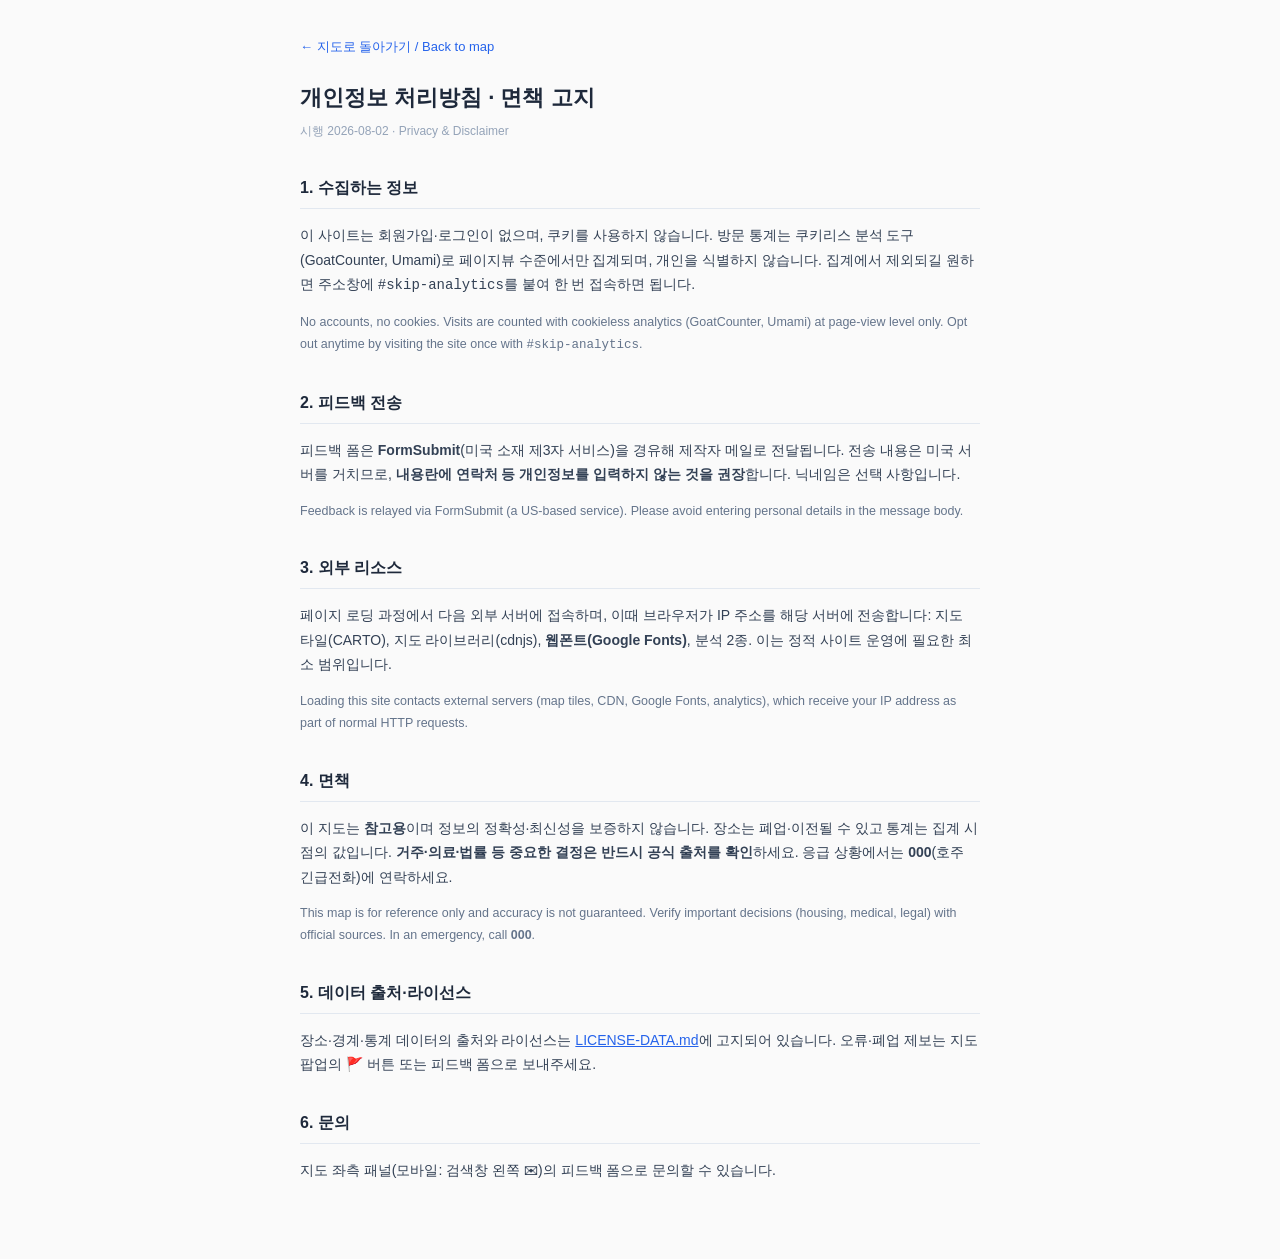
==== privacy.html @ 2056f955 "애들레이드 지역 가이드 — 공개 이력 초기화 (2026-08-17). 데이터 출처: LICENSE-DATA.md" ====
<!DOCTYPE html>
<html lang="ko">
<head>
<meta charset="utf-8"/>
<meta name="viewport" content="width=device-width,initial-scale=1"/>
<title>개인정보 처리방침·면책 — Adelaide 지역 가이드</title>
<style>
  body{font-family:-apple-system,BlinkMacSystemFont,'Segoe UI',Roboto,'Noto Sans KR',sans-serif;
       max-width:680px;margin:0 auto;padding:32px 20px 64px;line-height:1.75;color:#1e293b;background:#fafafa;}
  h1{font-size:22px;margin:0 0 4px;}
  h2{font-size:16px;margin:32px 0 8px;border-bottom:1px solid #e2e8f0;padding-bottom:6px;}
  p,li{font-size:14px;color:#334155;}
  .en{color:#64748b;font-size:12.5px;}
  .date{color:#94a3b8;font-size:12px;margin-bottom:24px;}
  a{color:#2563eb;}
  .back{display:inline-block;margin-bottom:20px;font-size:13px;text-decoration:none;}
</style>
</head>
<body>
<a class="back" href="./">← 지도로 돌아가기 / Back to map</a>
<h1>개인정보 처리방침 · 면책 고지</h1>
<div class="date">시행 2026-08-02 · Privacy &amp; Disclaimer</div>

<h2>1. 수집하는 정보</h2>
<p>이 사이트는 회원가입·로그인이 없으며, 쿠키를 사용하지 않습니다. 방문 통계는 쿠키리스 분석 도구(GoatCounter, Umami)로 페이지뷰 수준에서만 집계되며, 개인을 식별하지 않습니다. 집계에서 제외되길 원하면 주소창에 <code>#skip-analytics</code>를 붙여 한 번 접속하면 됩니다.</p>
<p class="en">No accounts, no cookies. Visits are counted with cookieless analytics (GoatCounter, Umami) at page-view level only. Opt out anytime by visiting the site once with <code>#skip-analytics</code>.</p>

<h2>2. 피드백 전송</h2>
<p>피드백 폼은 <strong>FormSubmit</strong>(미국 소재 제3자 서비스)을 경유해 제작자 메일로 전달됩니다. 전송 내용은 미국 서버를 거치므로, <strong>내용란에 연락처 등 개인정보를 입력하지 않는 것을 권장</strong>합니다. 닉네임은 선택 사항입니다.</p>
<p class="en">Feedback is relayed via FormSubmit (a US-based service). Please avoid entering personal details in the message body.</p>

<h2>3. 외부 리소스</h2>
<p>페이지 로딩 과정에서 다음 외부 서버에 접속하며, 이때 브라우저가 IP 주소를 해당 서버에 전송합니다: 지도 타일(CARTO), 지도 라이브러리(cdnjs), <strong>웹폰트(Google Fonts)</strong>, 분석 2종. 이는 정적 사이트 운영에 필요한 최소 범위입니다.</p>
<p class="en">Loading this site contacts external servers (map tiles, CDN, Google Fonts, analytics), which receive your IP address as part of normal HTTP requests.</p>

<h2>4. 면책</h2>
<p>이 지도는 <strong>참고용</strong>이며 정보의 정확성·최신성을 보증하지 않습니다. 장소는 폐업·이전될 수 있고 통계는 집계 시점의 값입니다. <strong>거주·의료·법률 등 중요한 결정은 반드시 공식 출처를 확인</strong>하세요. 응급 상황에서는 <strong>000</strong>(호주 긴급전화)에 연락하세요.</p>
<p class="en">This map is for reference only and accuracy is not guaranteed. Verify important decisions (housing, medical, legal) with official sources. In an emergency, call <strong>000</strong>.</p>

<h2>5. 데이터 출처·라이선스</h2>
<p>장소·경계·통계 데이터의 출처와 라이선스는 <a href="https://github.com/lunablue-kr/adelaide-map/blob/main/LICENSE-DATA.md" target="_blank" rel="noopener">LICENSE-DATA.md</a>에 고지되어 있습니다. 오류·폐업 제보는 지도 팝업의 🚩 버튼 또는 피드백 폼으로 보내주세요.</p>

<h2>6. 문의</h2>
<p>지도 좌측 패널(모바일: 검색창 왼쪽 ✉)의 피드백 폼으로 문의할 수 있습니다.</p>
</body>
</html>
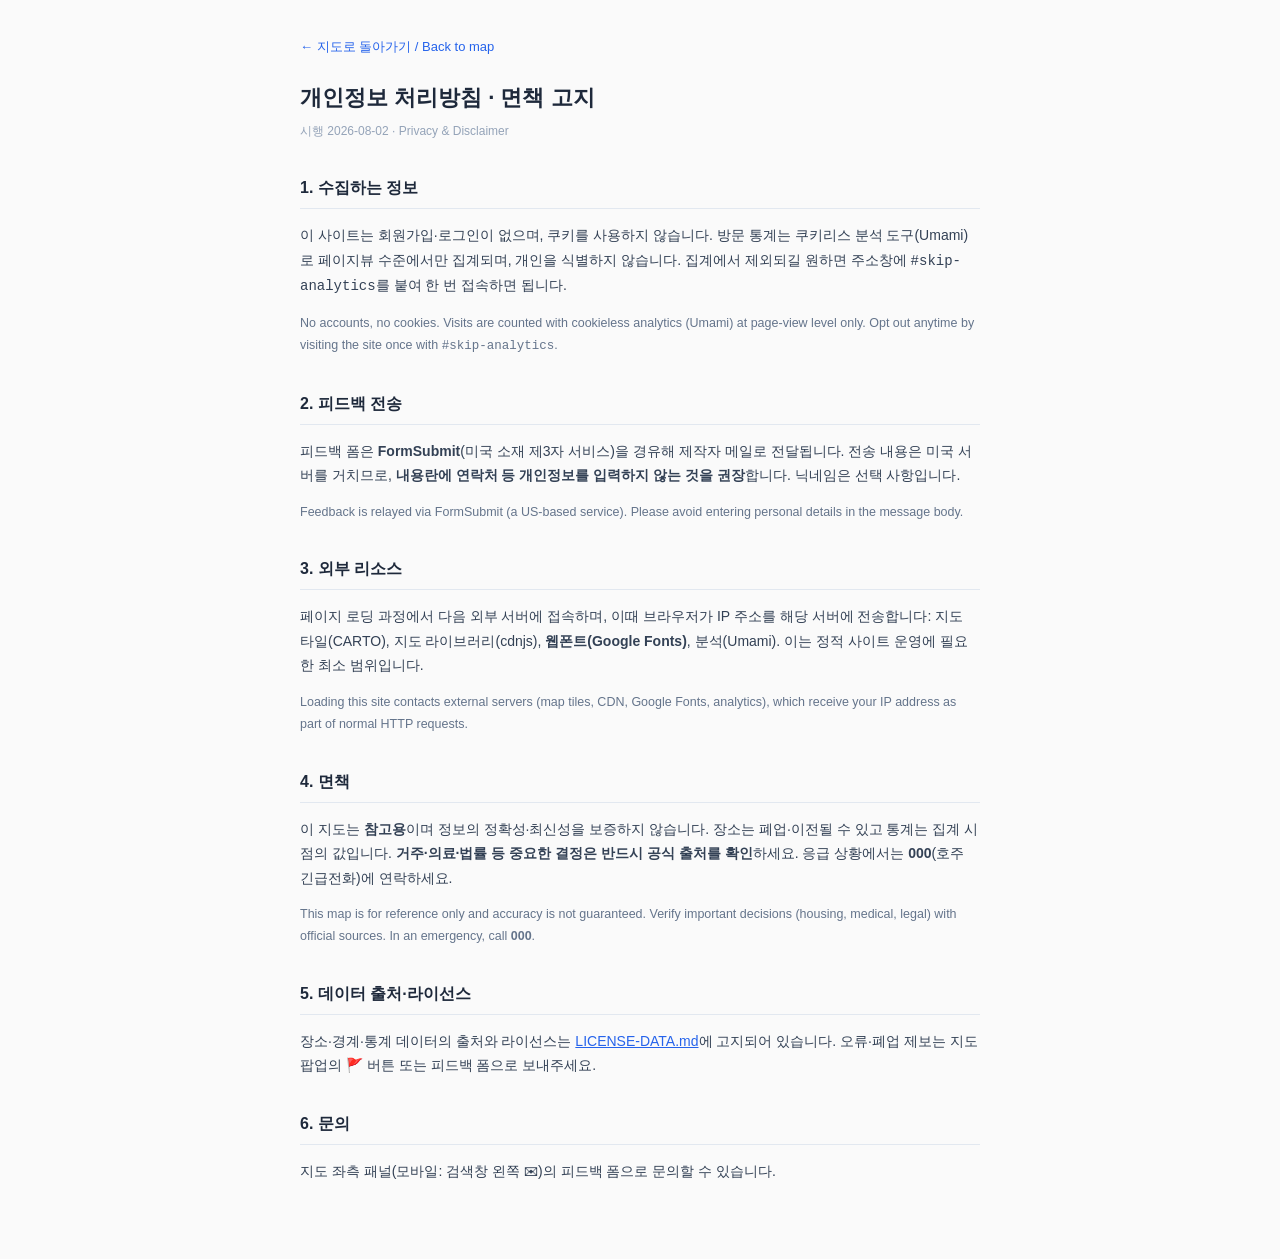
==== commit 2509db8b: "GoatCounter 제거 — Umami 단독 집계로 전환 - index.html gc.zgo.at 스크립트 태그 제거, app-core 애널리틱스 래퍼 Umami 단독화 - pr" ====
--- a/privacy.html
+++ b/privacy.html
@@ -22,15 +22,15 @@
 <div class="date">시행 2026-08-02 · Privacy &amp; Disclaimer</div>
 
 <h2>1. 수집하는 정보</h2>
-<p>이 사이트는 회원가입·로그인이 없으며, 쿠키를 사용하지 않습니다. 방문 통계는 쿠키리스 분석 도구(GoatCounter, Umami)로 페이지뷰 수준에서만 집계되며, 개인을 식별하지 않습니다. 집계에서 제외되길 원하면 주소창에 <code>#skip-analytics</code>를 붙여 한 번 접속하면 됩니다.</p>
-<p class="en">No accounts, no cookies. Visits are counted with cookieless analytics (GoatCounter, Umami) at page-view level only. Opt out anytime by visiting the site once with <code>#skip-analytics</code>.</p>
+<p>이 사이트는 회원가입·로그인이 없으며, 쿠키를 사용하지 않습니다. 방문 통계는 쿠키리스 분석 도구(Umami)로 페이지뷰 수준에서만 집계되며, 개인을 식별하지 않습니다. 집계에서 제외되길 원하면 주소창에 <code>#skip-analytics</code>를 붙여 한 번 접속하면 됩니다.</p>
+<p class="en">No accounts, no cookies. Visits are counted with cookieless analytics (Umami) at page-view level only. Opt out anytime by visiting the site once with <code>#skip-analytics</code>.</p>
 
 <h2>2. 피드백 전송</h2>
 <p>피드백 폼은 <strong>FormSubmit</strong>(미국 소재 제3자 서비스)을 경유해 제작자 메일로 전달됩니다. 전송 내용은 미국 서버를 거치므로, <strong>내용란에 연락처 등 개인정보를 입력하지 않는 것을 권장</strong>합니다. 닉네임은 선택 사항입니다.</p>
 <p class="en">Feedback is relayed via FormSubmit (a US-based service). Please avoid entering personal details in the message body.</p>
 
 <h2>3. 외부 리소스</h2>
-<p>페이지 로딩 과정에서 다음 외부 서버에 접속하며, 이때 브라우저가 IP 주소를 해당 서버에 전송합니다: 지도 타일(CARTO), 지도 라이브러리(cdnjs), <strong>웹폰트(Google Fonts)</strong>, 분석 2종. 이는 정적 사이트 운영에 필요한 최소 범위입니다.</p>
+<p>페이지 로딩 과정에서 다음 외부 서버에 접속하며, 이때 브라우저가 IP 주소를 해당 서버에 전송합니다: 지도 타일(CARTO), 지도 라이브러리(cdnjs), <strong>웹폰트(Google Fonts)</strong>, 분석(Umami). 이는 정적 사이트 운영에 필요한 최소 범위입니다.</p>
 <p class="en">Loading this site contacts external servers (map tiles, CDN, Google Fonts, analytics), which receive your IP address as part of normal HTTP requests.</p>
 
 <h2>4. 면책</h2>
